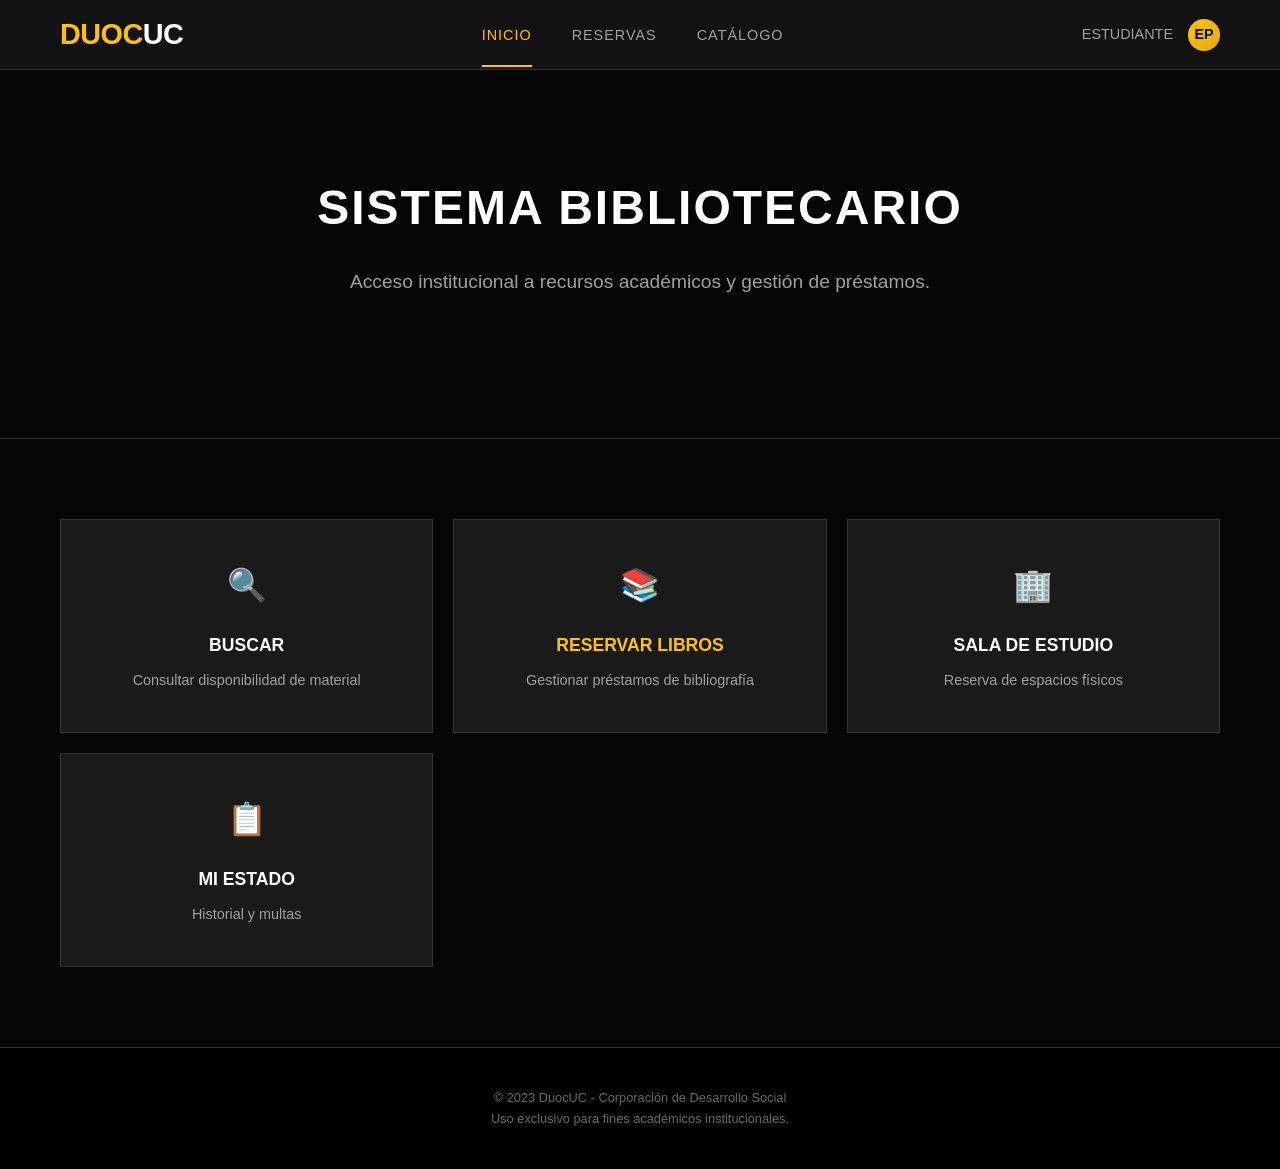
==== index.html @ 45ec1c73 "Add initial HTML structure for library intranet" ====
<!DOCTYPE html>
<html lang="es">
<head>
    <meta charset="UTF-8">
    <meta name="viewport" content="width=device-width, initial-scale=1.0">
    <title>Biblioteca DuocUC | Intranet</title>
    <style>
        /* --- VARIABLES & TEMA OSCURO INSTITUCIONAL --- */
        :root {
            --bg-body: #050505;
            --bg-surface: #121212;
            --bg-card: #1A1A1A;
            --border-color: #333333;
            
            --brand-yellow: #FFC20E; /* Amarillo Duoc */
            --brand-red: #CC0000;    /* Rojo Duoc */
            --brand-white: #FFFFFF;
            
            --text-primary: #FFFFFF;
            --text-secondary: #A0A0A0;
            
            --shadow-card: 0 10px 30px rgba(0, 0, 0, 0.5);
            --radius: 4px; /* Bordes más cuadrados para estilo institucional */
            --container-width: 1200px;
            --font-main: 'Helvetica Neue', Helvetica, Arial, sans-serif;
        }

        /* --- RESET & BASE --- */
        * {
            margin: 0;
            padding: 0;
            box-sizing: border-box;
        }

        body {
            font-family: var(--font-main);
            background-color: var(--bg-body);
            color: var(--text-primary);
            line-height: 1.6;
            min-height: 100vh;
            display: flex;
            flex-direction: column;
        }

        a { text-decoration: none; color: inherit; transition: 0.3s; }
        ul { list-style: none; }

        /* --- UTILIDADES --- */
        .container {
            max-width: var(--container-width);
            margin: 0 auto;
            padding: 0 20px;
        }

        .hidden { display: none !important; }

        .fade-in {
            animation: fadeIn 0.5s ease-out;
        }

        @keyframes fadeIn {
            from { opacity: 0; transform: translateY(10px); }
            to { opacity: 1; transform: translateY(0); }
        }

        /* --- HEADER INSTITUCIONAL --- */
        header {
            background-color: var(--bg-surface);
            border-bottom: 1px solid var(--border-color);
            position: sticky;
            top: 0;
            z-index: 1000;
            height: 70px;
            display: flex;
            align-items: center;
        }

        .header-content {
            width: 100%;
            display: flex;
            justify-content: space-between;
            align-items: center;
        }

        /* ESTILO DEL LOGO SOLICITADO */
        .logo {
            font-size: 1.8rem;
            font-weight: 900;
            letter-spacing: -0.5px;
            cursor: pointer;
            text-transform: uppercase;
        }

        .logo-duoc {
            color: var(--brand-yellow); /* Amarillo */
        }

        .logo-uc {
            color: var(--brand-white); /* Blanco (fondo negro) */
        }

        nav ul {
            display: flex;
            gap: 40px;
        }

        nav a {
            font-size: 0.9rem;
            font-weight: 500;
            text-transform: uppercase;
            letter-spacing: 1px;
            color: var(--text-secondary);
            position: relative;
        }

        nav a:hover, nav a.active {
            color: var(--brand-yellow);
        }

        nav a.active::after {
            content: '';
            position: absolute;
            bottom: -24px;
            left: 0;
            width: 100%;
            height: 2px;
            background-color: var(--brand-yellow);
        }

        .user-profile {
            display: flex;
            align-items: center;
            gap: 15px;
            font-size: 0.9rem;
            color: var(--text-secondary);
        }

        .avatar {
            width: 32px;
            height: 32px;
            background: linear-gradient(135deg, var(--brand-yellow), #E6AC00);
            border-radius: 50%;
            display: flex;
            align-items: center;
            justify-content: center;
            color: black;
            font-weight: bold;
        }

        /* --- HERO SECTION --- */
        .hero {
            background-image: linear-gradient(to bottom, rgba(5,5,5,0.3), var(--bg-body)), url('https://picsum.photos/seed/library_dark/1920/600');
            background-size: cover;
            background-position: center;
            padding: 100px 0;
            text-align: center;
            border-bottom: 1px solid var(--border-color);
        }

        .hero h1 {
            font-size: 3rem;
            text-transform: uppercase;
            letter-spacing: 2px;
            margin-bottom: 20px;
            color: white;
        }

        .hero p {
            font-size: 1.2rem;
            color: var(--text-secondary);
            max-width: 700px;
            margin: 0 auto 40px;
        }

        /* --- MENU PRINCIPAL --- */
        .main-menu {
            padding: 80px 0;
            background-color: var(--bg-body);
        }

        .menu-grid {
            display: grid;
            grid-template-columns: repeat(auto-fit, minmax(280px, 1fr));
            gap: 20px;
        }

        .menu-card {
            background-color: var(--bg-card);
            border: 1px solid var(--border-color);
            padding: 40px 20px;
            text-align: center;
            cursor: pointer;
            transition: all 0.3s ease;
            position: relative;
            overflow: hidden;
        }

        .menu-card:hover {
            border-color: var(--brand-yellow);
            transform: translateY(-5px);
            box-shadow: 0 5px 15px rgba(255, 194, 14, 0.1);
        }

        .menu-card h3 {
            margin-bottom: 10px;
            color: white;
            text-transform: uppercase;
            font-size: 1.1rem;
        }

        .menu-card p {
            color: var(--text-secondary);
            font-size: 0.9rem;
        }

        .icon-lg {
            font-size: 2rem;
            color: var(--text-secondary);
            margin-bottom: 20px;
            transition: color 0.3s;
        }

        .menu-card:hover .icon-lg {
            color: var(--brand-yellow);
        }

        /* --- SECCIÓN DE RESERVAS --- */
        .reservations-section {
            padding: 60px 0 100px;
            background-color: var(--bg-body);
            min-height: 80vh;
        }

        .reservations-container {
            display: grid;
            grid-template-columns: 350px 1fr;
            gap: 40px;
            margin-top: 40px;
        }

        /* Formulario Dark */
        .reservation-form-card {
            background-color: var(--bg-surface);
            border: 1px solid var(--border-color);
            padding: 30px;
            height: fit-content;
        }

        .form-group {
            margin-bottom: 25px;
        }

        .form-group label {
            display: block;
            margin-bottom: 8px;
            color: var(--text-secondary);
            font-size: 0.85rem;
            text-transform: uppercase;
            letter-spacing: 1px;
        }

        .form-group input, .form-group select {
            width: 100%;
            padding: 12px;
            background-color: #000;
            border: 1px solid #333;
            color: var(--brand-white);
            border-radius: 2px;
            font-family: inherit;
        }

        .form-group input:focus, .form-group select:focus {
            outline: none;
            border-color: var(--brand-yellow);
        }

        .btn-submit {
            width: 100%;
            padding: 15px;
            background-color: var(--brand-red);
            color: white;
            border: none;
            text-transform: uppercase;
            font-weight: 700;
            letter-spacing: 1px;
            cursor: pointer;
            transition: background 0.3s;
        }

        .btn-submit:hover {
            background-color: #ff1a1a;
        }

        /* Grid de Libros Dark */
        .books-grid {
            display: grid;
            grid-template-columns: repeat(auto-fill, minmax(220px, 1fr));
            gap: 25px;
        }

        .book-card {
            background-color: var(--bg-card);
            border: 1px solid var(--border-color);
            overflow: hidden;
            transition: 0.3s;
            display: flex;
            flex-direction: column;
        }

        .book-card:hover {
            border-color: var(--text-secondary);
        }

        .book-card.selected {
            border-color: var(--brand-yellow);
            box-shadow: 0 0 10px rgba(255, 194, 14, 0.2);
        }

        .book-cover {
            height: 200px;
            background-color: #222;
            position: relative;
        }

        .book-cover img {
            width: 100%;
            height: 100%;
            object-fit: cover;
            opacity: 0.8;
            transition: opacity 0.3s;
        }

        .book-card:hover .book-cover img {
            opacity: 1;
        }

        .book-info {
            padding: 20px;
        }

        .book-title {
            font-weight: 700;
            color: white;
            margin-bottom: 5px;
            font-size: 1rem;
        }

        .book-author {
            font-size: 0.85rem;
            color: var(--text-secondary);
            margin-bottom: 15px;
        }

        .btn-select {
            width: 100%;
            padding: 10px;
            background: transparent;
            border: 1px solid var(--text-secondary);
            color: var(--text-secondary);
            text-transform: uppercase;
            font-size: 0.75rem;
            letter-spacing: 1px;
            cursor: pointer;
            transition: 0.3s;
        }

        .btn-select:hover {
            border-color: var(--brand-yellow);
            color: var(--brand-yellow);
        }

        .book-card.selected .btn-select {
            background-color: var(--brand-yellow);
            border-color: var(--brand-yellow);
            color: black;
            font-weight: bold;
        }

        /* --- TOAST --- */
        .toast {
            position: fixed;
            bottom: 30px;
            right: 30px;
            background-color: var(--bg-surface);
            border-left: 4px solid var(--brand-yellow);
            color: white;
            padding: 20px 30px;
            box-shadow: 0 10px 30px rgba(0,0,0,0.5);
            transform: translateX(200%);
            transition: transform 0.4s ease-out;
            z-index: 2000;
            display: flex;
            align-items: center;
            gap: 15px;
        }

        .toast.show {
            transform: translateX(0);
        }

        /* --- FOOTER --- */
        footer {
            background-color: black;
            border-top: 1px solid var(--border-color);
            padding: 40px 0;
            text-align: center;
            margin-top: auto;
        }

        footer p {
            color: #666;
            font-size: 0.8rem;
        }

        /* --- RESPONSIVE --- */
        @media (max-width: 900px) {
            .reservations-container {
                grid-template-columns: 1fr;
            }
            .hero h1 { font-size: 2rem; }
        }
    </style>
</head>
<body>

    <!-- Header -->
    <header>
        <div class="container header-content">
            <!-- LOGO ESTILO INSTITUCIONAL: Duoc Amarillo / UC Blanco -->
            <div class="logo" onclick="switchTab('home')">
                <span class="logo-duoc">Duoc</span><span class="logo-uc">UC</span>
            </div>

            <nav>
                <ul>
                    <li><a onclick="switchTab('home')" class="nav-link active" id="nav-home">Inicio</a></li>
                    <li><a onclick="switchTab('reservations')" class="nav-link" id="nav-reservations">Reservas</a></li>
                    <li><a href="#">Catálogo</a></li>
                </ul>
            </nav>

            <div class="user-profile">
                <span>ESTUDIANTE</span>
                <div class="avatar">EP</div>
            </div>
        </div>
    </header>

    <!-- VISTA INICIO -->
    <main id="view-home" class="fade-in">
        <section class="hero">
            <div class="container">
                <h1>Sistema Bibliotecario</h1>
                <p>Acceso institucional a recursos académicos y gestión de préstamos.</p>
            </div>
        </section>

        <section class="main-menu">
            <div class="container">
                <div class="menu-grid">
                    
                    <!-- Botón Catálogo -->
                    <div class="menu-card" onclick="showToast('Accediendo al catálogo general...')">
                        <div class="icon-lg">🔍</div>
                        <h3>Buscar</h3>
                        <p>Consultar disponibilidad de material</p>
                    </div>

                    <!-- BOTÓN RESERVAS (Destacado por funcionalidad) -->
                    <div class="menu-card" onclick="switchTab('reservations')">
                        <div class="icon-lg">📚</div>
                        <h3 style="color: var(--brand-yellow);">Reservar Libros</h3>
                        <p>Gestionar préstamos de bibliografía</p>
                    </div>

                    <!-- Botón Salas -->
                    <div class="menu-card" onclick="showToast('Módulo de salas deshabilitado')">
                        <div class="icon-lg">🏢</div>
                        <h3>Sala de Estudio</h3>
                        <p>Reserva de espacios físicos</p>
                    </div>

                    <!-- Botón Estado -->
                    <div class="menu-card" onclick="showToast('Consultando historial...')">
                        <div class="icon-lg">📋</div>
                        <h3>Mi Estado</h3>
                        <p>Historial y multas</p>
                    </div>

                </div>
            </div>
        </section>
    </main>

    <!-- VISTA RESERVAS -->
    <main id="view-reservations" class="hidden fade-in">
        <section class="reservations-section">
            <div class="container">
                <h2 style="text-transform: uppercase; letter-spacing: 2px; border-bottom: 1px solid #333; padding-bottom: 20px; margin-bottom: 20px;">Nueva Reserva</h2>
                
                <div class="reservations-container">
                    <!-- Formulario Lateral -->
                    <div class="reservation-form-card">
                        <h4 style="color: white; margin-bottom: 20px; text-transform: uppercase;">Datos del Solicitante</h4>
                        <form id="form-reserva">
                            <div class="form-group">
                                <label>RUT</label>
                                <input type="text" id="rut" placeholder="12.345.678-9" required>
                            </div>
                            
                            <div class="form-group">
                                <label>Carrera</label>
                                <select id="carrera">
                                    <option value="" disabled selected>-- SELECCIONAR --</option>
                                    <option value="inf">Ingeniería en Informática</option>
                                    <option value="adi">Administración</option>
                                    <option value="con">Construcción</option>
                                    <option value="des">Diseño</option>
                                    <option value="tur">Turismo</option>
                                </select>
                            </div>

                            <div class="form-group">
                                <label>Sede</label>
                                <select id="sede">
                                    <option value="sj">Sede San Joaquín</option>
                                    <option value="vp">Sede Viña del Mar</option>
                                    <option value="al">Sede Antonio Varas</option>
                                    <option value="pn">Sede Plaza Norte</option>
                                </select>
                            </div>

                            <div class="form-group">
                                <label>Ejemplar Seleccionado</label>
                                <input type="text" id="book-selected" placeholder="Ningún libro seleccionado" readonly style="color: #666; cursor: default;">
                            </div>

                            <button type="submit" class="btn-submit">Confirmar Reserva</button>
                        </form>
                    </div>

                    <!-- Grid de Libros Disponibles -->
                    <div>
                        <h4 style="color: #666; margin-bottom: 15px; text-transform: uppercase; font-size: 0.9rem;">Disponibilidad Inmediata</h4>
                        <div class="books-grid">
                            
                            <!-- Libro 1 -->
                            <div class="book-card" onclick="selectBook(this, 'Física Universitaria Vol.1')">
                                <div class="book-cover">
                                    <img src="https://picsum.photos/seed/fisica/300/400" alt="Libro">
                                </div>
                                <div class="book-info">
                                    <div class="book-title">Física Universitaria</div>
                                    <div class="book-author">Sears & Zemansky</div>
                                    <button class="btn-select">Seleccionar</button>
                                </div>
                            </div>

                            <!-- Libro 2 -->
                            <div class="book-card" onclick="selectBook(this, 'Análisis Matemático')">
                                <div class="book-cover">
                                    <img src="https://picsum.photos/seed/math/300/400" alt="Libro">
                                </div>
                                <div class="book-info">
                                    <div class="book-title">Análisis Matemático</div>
                                    <div class="book-author">Tom Apostol</div>
                                    <button class="btn-select">Seleccionar</button>
                                </div>
                            </div>

                            <!-- Libro 3 -->
                            <div class="book-card" onclick="selectBook(this, 'Marketing Estratégico')">
                                <div class="book-cover">
                                    <img src="https://picsum.photos/seed/market/300/400" alt="Libro">
                                </div>
                                <div class="book-info">
                                    <div class="book-title">Marketing Estratégico</div>
                                    <div class="book-author">Philip Kotler</div>
                                    <button class="btn-select">Seleccionar</button>
                                </div>
                            </div>

                             <!-- Libro 4 -->
                             <div class="book-card" onclick="selectBook(this, 'Derecho Civil')">
                                <div class="book-cover">
                                    <img src="https://picsum.photos/seed/legal/300/400" alt="Libro">
                                </div>
                                <div class="book-info">
                                    <div class="book-title">Derecho Civil</div>
                                    <div class="book-author">Arturo Alessandri</div>
                                    <button class="btn-select">Seleccionar</button>
                                </div>
                            </div>

                        </div>
                    </div>
                </div>
            </div>
        </section>
    </main>

    <footer>
        <div class="container">
            <p>&copy; 2023 DuocUC - Corporación de Desarrollo Social</p>
            <p>Uso exclusivo para fines académicos institucionales.</p>
        </div>
    </footer>

    <!-- Toast Notification -->
    <div id="toast" class="toast">
        <span style="font-size: 1.2rem;">ⓘ</span>
        <span id="toast-msg">Mensaje del sistema</span>
    </div>

    <script>
        // Lógica de navegación por pestañas
        function switchTab(tabName) {
            const home = document.getElementById('view-home');
            const reservations = document.getElementById('view-reservations');
            const navHome = document.getElementById('nav-home');
            const navRes = document.getElementById('nav-reservations');

            window.scrollTo(0,0);

            if(tabName === 'reservations') {
                home.classList.add('hidden');
                reservations.classList.remove('hidden');
                navRes.classList.add('active');
                navHome.classList.remove('active');
            } else {
                reservations.classList.add('hidden');
                home.classList.remove('hidden');
                navHome.classList.add('active');
                navRes.classList.remove('active');
            }
        }

        // Lógica de selección de libros
        function selectBook(cardElement, bookTitle) {
            // Limpiar selección previa
            document.querySelectorAll('.book-card').forEach(card => {
                card.classList.remove('selected');
                const btn = card.querySelector('.btn-select');
                btn.innerText = "SELECCIONAR";
            });

            // Marcar nueva selección
            cardElement.classList.add('selected');
            cardElement.querySelector('.btn-select').innerText = "SELECCIONADO";

            // Llenar input
            const input = document.getElementById('book-selected');
            input.value = bookTitle;
            input.style.color = "var(--brand-yellow)";
            input.style.borderColor = "var(--brand-yellow)";
        }

        // Manejo del formulario
        document.getElementById('form-reserva').addEventListener('submit', function(e) {
            e.preventDefault();
            
            const book = document.getElementById('book-selected').value;
            const carrera = document.getElementById('carrera').value;

            if (!book) {
                showToast("Seleccione un libro de la lista.", true);
                return;
            }
            if (!carrera) {
                showToast("Seleccione su carrera.", true);
                return;
            }

            showToast(`Reserva confirmada exitosamente.`);
            
            // Reset visual
            this.reset();
            document.getElementById('book-selected').value = "";
            document.getElementById('book-selected').style.color = "#666";
            document.querySelectorAll('.book-card').forEach(c => {
                c.classList.remove('selected');
                c.querySelector('.btn-select').innerText = "SELECCIONAR";
            });
        });

        // Notificaciones
        function showToast(msg, isError = false) {
            const toast = document.getElementById('toast');
            const toastMsg = document.getElementById('toast-msg');
            
            toastMsg.innerText = msg;
            toast.style.borderLeftColor = isError ? 'var(--brand-red)' : 'var(--brand-yellow)';
            
            toast.classList.add('show');
            setTimeout(() => toast.classList.remove('show'), 3000);
        }
    </script>
</body>
</html>
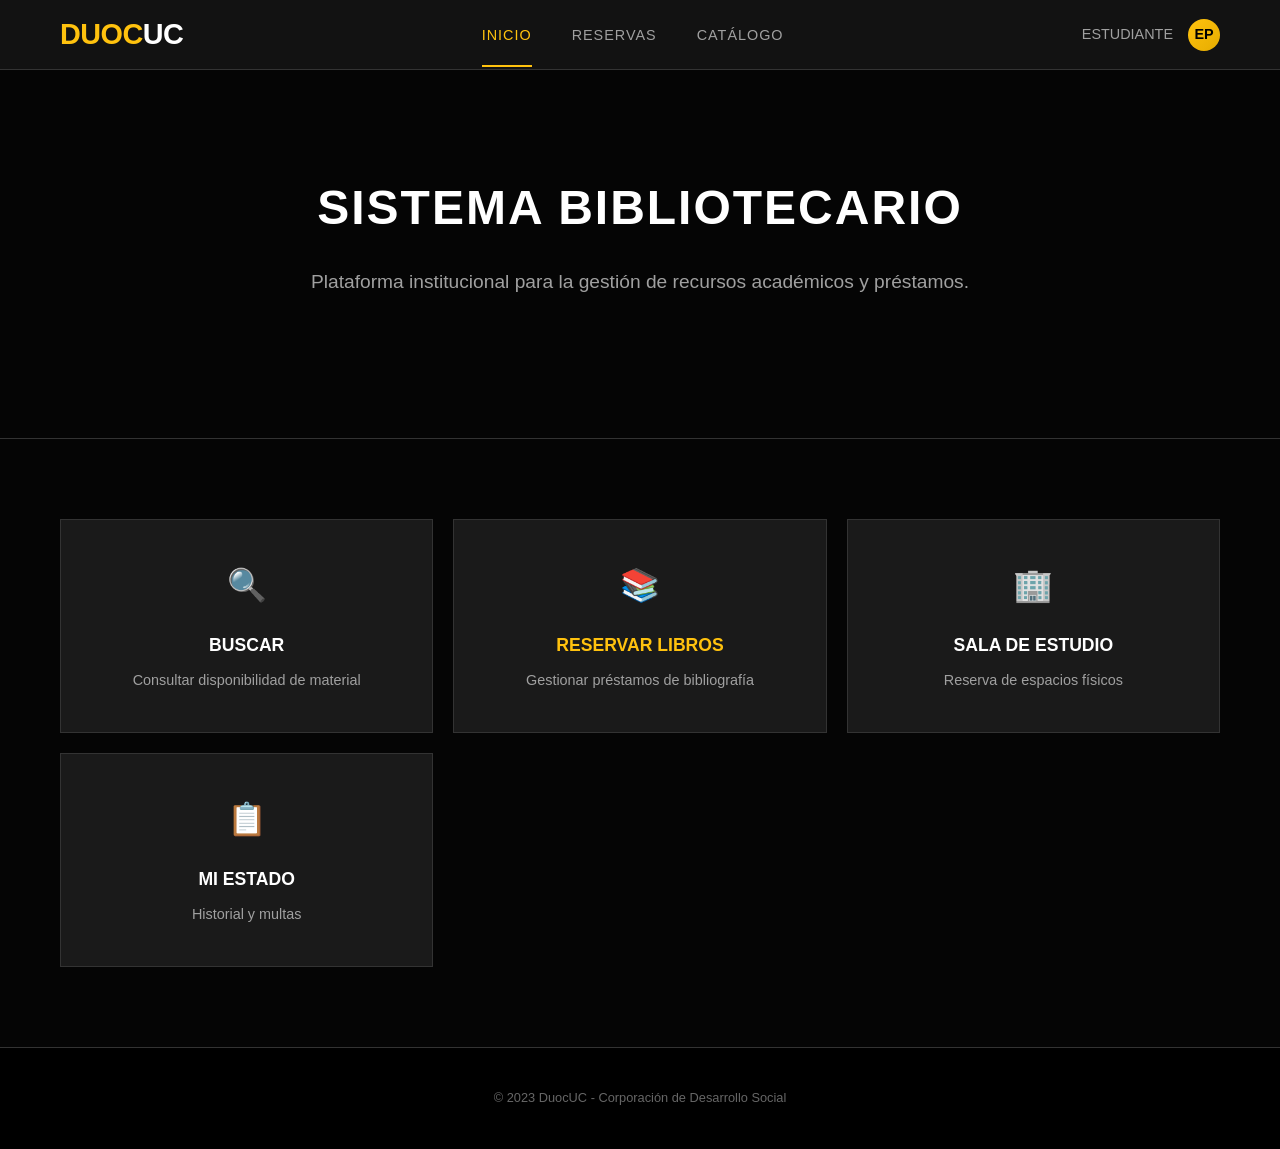
==== commit 536242cf: "Add files via upload" ====
--- a/index.html
+++ b/index.html
@@ -3,438 +3,25 @@
 <head>
     <meta charset="UTF-8">
     <meta name="viewport" content="width=device-width, initial-scale=1.0">
-    <title>Biblioteca DuocUC | Intranet</title>
-    <style>
-        /* --- VARIABLES & TEMA OSCURO INSTITUCIONAL --- */
-        :root {
-            --bg-body: #050505;
-            --bg-surface: #121212;
-            --bg-card: #1A1A1A;
-            --border-color: #333333;
-            
-            --brand-yellow: #FFC20E; /* Amarillo Duoc */
-            --brand-red: #CC0000;    /* Rojo Duoc */
-            --brand-white: #FFFFFF;
-            
-            --text-primary: #FFFFFF;
-            --text-secondary: #A0A0A0;
-            
-            --shadow-card: 0 10px 30px rgba(0, 0, 0, 0.5);
-            --radius: 4px; /* Bordes más cuadrados para estilo institucional */
-            --container-width: 1200px;
-            --font-main: 'Helvetica Neue', Helvetica, Arial, sans-serif;
-        }
-
-        /* --- RESET & BASE --- */
-        * {
-            margin: 0;
-            padding: 0;
-            box-sizing: border-box;
-        }
-
-        body {
-            font-family: var(--font-main);
-            background-color: var(--bg-body);
-            color: var(--text-primary);
-            line-height: 1.6;
-            min-height: 100vh;
-            display: flex;
-            flex-direction: column;
-        }
-
-        a { text-decoration: none; color: inherit; transition: 0.3s; }
-        ul { list-style: none; }
-
-        /* --- UTILIDADES --- */
-        .container {
-            max-width: var(--container-width);
-            margin: 0 auto;
-            padding: 0 20px;
-        }
-
-        .hidden { display: none !important; }
-
-        .fade-in {
-            animation: fadeIn 0.5s ease-out;
-        }
-
-        @keyframes fadeIn {
-            from { opacity: 0; transform: translateY(10px); }
-            to { opacity: 1; transform: translateY(0); }
-        }
-
-        /* --- HEADER INSTITUCIONAL --- */
-        header {
-            background-color: var(--bg-surface);
-            border-bottom: 1px solid var(--border-color);
-            position: sticky;
-            top: 0;
-            z-index: 1000;
-            height: 70px;
-            display: flex;
-            align-items: center;
-        }
-
-        .header-content {
-            width: 100%;
-            display: flex;
-            justify-content: space-between;
-            align-items: center;
-        }
-
-        /* ESTILO DEL LOGO SOLICITADO */
-        .logo {
-            font-size: 1.8rem;
-            font-weight: 900;
-            letter-spacing: -0.5px;
-            cursor: pointer;
-            text-transform: uppercase;
-        }
-
-        .logo-duoc {
-            color: var(--brand-yellow); /* Amarillo */
-        }
-
-        .logo-uc {
-            color: var(--brand-white); /* Blanco (fondo negro) */
-        }
-
-        nav ul {
-            display: flex;
-            gap: 40px;
-        }
-
-        nav a {
-            font-size: 0.9rem;
-            font-weight: 500;
-            text-transform: uppercase;
-            letter-spacing: 1px;
-            color: var(--text-secondary);
-            position: relative;
-        }
-
-        nav a:hover, nav a.active {
-            color: var(--brand-yellow);
-        }
-
-        nav a.active::after {
-            content: '';
-            position: absolute;
-            bottom: -24px;
-            left: 0;
-            width: 100%;
-            height: 2px;
-            background-color: var(--brand-yellow);
-        }
-
-        .user-profile {
-            display: flex;
-            align-items: center;
-            gap: 15px;
-            font-size: 0.9rem;
-            color: var(--text-secondary);
-        }
-
-        .avatar {
-            width: 32px;
-            height: 32px;
-            background: linear-gradient(135deg, var(--brand-yellow), #E6AC00);
-            border-radius: 50%;
-            display: flex;
-            align-items: center;
-            justify-content: center;
-            color: black;
-            font-weight: bold;
-        }
-
-        /* --- HERO SECTION --- */
-        .hero {
-            background-image: linear-gradient(to bottom, rgba(5,5,5,0.3), var(--bg-body)), url('https://picsum.photos/seed/library_dark/1920/600');
-            background-size: cover;
-            background-position: center;
-            padding: 100px 0;
-            text-align: center;
-            border-bottom: 1px solid var(--border-color);
-        }
-
-        .hero h1 {
-            font-size: 3rem;
-            text-transform: uppercase;
-            letter-spacing: 2px;
-            margin-bottom: 20px;
-            color: white;
-        }
-
-        .hero p {
-            font-size: 1.2rem;
-            color: var(--text-secondary);
-            max-width: 700px;
-            margin: 0 auto 40px;
-        }
-
-        /* --- MENU PRINCIPAL --- */
-        .main-menu {
-            padding: 80px 0;
-            background-color: var(--bg-body);
-        }
-
-        .menu-grid {
-            display: grid;
-            grid-template-columns: repeat(auto-fit, minmax(280px, 1fr));
-            gap: 20px;
-        }
-
-        .menu-card {
-            background-color: var(--bg-card);
-            border: 1px solid var(--border-color);
-            padding: 40px 20px;
-            text-align: center;
-            cursor: pointer;
-            transition: all 0.3s ease;
-            position: relative;
-            overflow: hidden;
-        }
-
-        .menu-card:hover {
-            border-color: var(--brand-yellow);
-            transform: translateY(-5px);
-            box-shadow: 0 5px 15px rgba(255, 194, 14, 0.1);
-        }
-
-        .menu-card h3 {
-            margin-bottom: 10px;
-            color: white;
-            text-transform: uppercase;
-            font-size: 1.1rem;
-        }
-
-        .menu-card p {
-            color: var(--text-secondary);
-            font-size: 0.9rem;
-        }
-
-        .icon-lg {
-            font-size: 2rem;
-            color: var(--text-secondary);
-            margin-bottom: 20px;
-            transition: color 0.3s;
-        }
-
-        .menu-card:hover .icon-lg {
-            color: var(--brand-yellow);
-        }
-
-        /* --- SECCIÓN DE RESERVAS --- */
-        .reservations-section {
-            padding: 60px 0 100px;
-            background-color: var(--bg-body);
-            min-height: 80vh;
-        }
-
-        .reservations-container {
-            display: grid;
-            grid-template-columns: 350px 1fr;
-            gap: 40px;
-            margin-top: 40px;
-        }
-
-        /* Formulario Dark */
-        .reservation-form-card {
-            background-color: var(--bg-surface);
-            border: 1px solid var(--border-color);
-            padding: 30px;
-            height: fit-content;
-        }
-
-        .form-group {
-            margin-bottom: 25px;
-        }
-
-        .form-group label {
-            display: block;
-            margin-bottom: 8px;
-            color: var(--text-secondary);
-            font-size: 0.85rem;
-            text-transform: uppercase;
-            letter-spacing: 1px;
-        }
-
-        .form-group input, .form-group select {
-            width: 100%;
-            padding: 12px;
-            background-color: #000;
-            border: 1px solid #333;
-            color: var(--brand-white);
-            border-radius: 2px;
-            font-family: inherit;
-        }
-
-        .form-group input:focus, .form-group select:focus {
-            outline: none;
-            border-color: var(--brand-yellow);
-        }
-
-        .btn-submit {
-            width: 100%;
-            padding: 15px;
-            background-color: var(--brand-red);
-            color: white;
-            border: none;
-            text-transform: uppercase;
-            font-weight: 700;
-            letter-spacing: 1px;
-            cursor: pointer;
-            transition: background 0.3s;
-        }
-
-        .btn-submit:hover {
-            background-color: #ff1a1a;
-        }
-
-        /* Grid de Libros Dark */
-        .books-grid {
-            display: grid;
-            grid-template-columns: repeat(auto-fill, minmax(220px, 1fr));
-            gap: 25px;
-        }
-
-        .book-card {
-            background-color: var(--bg-card);
-            border: 1px solid var(--border-color);
-            overflow: hidden;
-            transition: 0.3s;
-            display: flex;
-            flex-direction: column;
-        }
-
-        .book-card:hover {
-            border-color: var(--text-secondary);
-        }
-
-        .book-card.selected {
-            border-color: var(--brand-yellow);
-            box-shadow: 0 0 10px rgba(255, 194, 14, 0.2);
-        }
-
-        .book-cover {
-            height: 200px;
-            background-color: #222;
-            position: relative;
-        }
-
-        .book-cover img {
-            width: 100%;
-            height: 100%;
-            object-fit: cover;
-            opacity: 0.8;
-            transition: opacity 0.3s;
-        }
-
-        .book-card:hover .book-cover img {
-            opacity: 1;
-        }
-
-        .book-info {
-            padding: 20px;
-        }
-
-        .book-title {
-            font-weight: 700;
-            color: white;
-            margin-bottom: 5px;
-            font-size: 1rem;
-        }
-
-        .book-author {
-            font-size: 0.85rem;
-            color: var(--text-secondary);
-            margin-bottom: 15px;
-        }
-
-        .btn-select {
-            width: 100%;
-            padding: 10px;
-            background: transparent;
-            border: 1px solid var(--text-secondary);
-            color: var(--text-secondary);
-            text-transform: uppercase;
-            font-size: 0.75rem;
-            letter-spacing: 1px;
-            cursor: pointer;
-            transition: 0.3s;
-        }
-
-        .btn-select:hover {
-            border-color: var(--brand-yellow);
-            color: var(--brand-yellow);
-        }
-
-        .book-card.selected .btn-select {
-            background-color: var(--brand-yellow);
-            border-color: var(--brand-yellow);
-            color: black;
-            font-weight: bold;
-        }
-
-        /* --- TOAST --- */
-        .toast {
-            position: fixed;
-            bottom: 30px;
-            right: 30px;
-            background-color: var(--bg-surface);
-            border-left: 4px solid var(--brand-yellow);
-            color: white;
-            padding: 20px 30px;
-            box-shadow: 0 10px 30px rgba(0,0,0,0.5);
-            transform: translateX(200%);
-            transition: transform 0.4s ease-out;
-            z-index: 2000;
-            display: flex;
-            align-items: center;
-            gap: 15px;
-        }
-
-        .toast.show {
-            transform: translateX(0);
-        }
-
-        /* --- FOOTER --- */
-        footer {
-            background-color: black;
-            border-top: 1px solid var(--border-color);
-            padding: 40px 0;
-            text-align: center;
-            margin-top: auto;
-        }
-
-        footer p {
-            color: #666;
-            font-size: 0.8rem;
-        }
-
-        /* --- RESPONSIVE --- */
-        @media (max-width: 900px) {
-            .reservations-container {
-                grid-template-columns: 1fr;
-            }
-            .hero h1 { font-size: 2rem; }
-        }
-    </style>
+    <title>Biblioteca DuocUC | Inicio</title>
+    <!-- Vinculamos el archivo CSS -->
+    <link rel="stylesheet" href="style.css">
 </head>
 <body>
 
     <!-- Header -->
     <header>
         <div class="container header-content">
-            <!-- LOGO ESTILO INSTITUCIONAL: Duoc Amarillo / UC Blanco -->
-            <div class="logo" onclick="switchTab('home')">
+            <!-- Logo navega al inicio -->
+            <div class="logo" onclick="window.location.href='index.html'">
                 <span class="logo-duoc">Duoc</span><span class="logo-uc">UC</span>
             </div>
 
             <nav>
                 <ul>
-                    <li><a onclick="switchTab('home')" class="nav-link active" id="nav-home">Inicio</a></li>
-                    <li><a onclick="switchTab('reservations')" class="nav-link" id="nav-reservations">Reservas</a></li>
+                    <!-- Enlaces a las distintas rutas -->
+                    <li><a href="index.html" class="active">Inicio</a></li>
+                    <li><a href="reservas.html">Reservas</a></li>
                     <li><a href="#">Catálogo</a></li>
                 </ul>
             </nav>
@@ -446,12 +33,12 @@
         </div>
     </header>
 
-    <!-- VISTA INICIO -->
-    <main id="view-home" class="fade-in">
+    <!-- Contenido Principal -->
+    <main class="fade-in">
         <section class="hero">
             <div class="container">
                 <h1>Sistema Bibliotecario</h1>
-                <p>Acceso institucional a recursos académicos y gestión de préstamos.</p>
+                <p>Plataforma institucional para la gestión de recursos académicos y préstamos.</p>
             </div>
         </section>
 
@@ -460,28 +47,28 @@
                 <div class="menu-grid">
                     
                     <!-- Botón Catálogo -->
-                    <div class="menu-card" onclick="showToast('Accediendo al catálogo general...')">
+                    <div class="menu-card" onclick="window.location.href='#'">
                         <div class="icon-lg">🔍</div>
                         <h3>Buscar</h3>
                         <p>Consultar disponibilidad de material</p>
                     </div>
 
-                    <!-- BOTÓN RESERVAS (Destacado por funcionalidad) -->
-                    <div class="menu-card" onclick="switchTab('reservations')">
+                    <!-- BOTÓN RESERVAS: Enlace directo a reservas.html -->
+                    <div class="menu-card" onclick="window.location.href='reservas.html'">
                         <div class="icon-lg">📚</div>
                         <h3 style="color: var(--brand-yellow);">Reservar Libros</h3>
                         <p>Gestionar préstamos de bibliografía</p>
                     </div>
 
                     <!-- Botón Salas -->
-                    <div class="menu-card" onclick="showToast('Módulo de salas deshabilitado')">
+                    <div class="menu-card" onclick="alert('Función en desarrollo')">
                         <div class="icon-lg">🏢</div>
                         <h3>Sala de Estudio</h3>
                         <p>Reserva de espacios físicos</p>
                     </div>
 
                     <!-- Botón Estado -->
-                    <div class="menu-card" onclick="showToast('Consultando historial...')">
+                    <div class="menu-card" onclick="alert('Función en desarrollo')">
                         <div class="icon-lg">📋</div>
                         <h3>Mi Estado</h3>
                         <p>Historial y multas</p>
@@ -492,208 +79,11 @@
         </section>
     </main>
 
-    <!-- VISTA RESERVAS -->
-    <main id="view-reservations" class="hidden fade-in">
-        <section class="reservations-section">
-            <div class="container">
-                <h2 style="text-transform: uppercase; letter-spacing: 2px; border-bottom: 1px solid #333; padding-bottom: 20px; margin-bottom: 20px;">Nueva Reserva</h2>
-                
-                <div class="reservations-container">
-                    <!-- Formulario Lateral -->
-                    <div class="reservation-form-card">
-                        <h4 style="color: white; margin-bottom: 20px; text-transform: uppercase;">Datos del Solicitante</h4>
-                        <form id="form-reserva">
-                            <div class="form-group">
-                                <label>RUT</label>
-                                <input type="text" id="rut" placeholder="12.345.678-9" required>
-                            </div>
-                            
-                            <div class="form-group">
-                                <label>Carrera</label>
-                                <select id="carrera">
-                                    <option value="" disabled selected>-- SELECCIONAR --</option>
-                                    <option value="inf">Ingeniería en Informática</option>
-                                    <option value="adi">Administración</option>
-                                    <option value="con">Construcción</option>
-                                    <option value="des">Diseño</option>
-                                    <option value="tur">Turismo</option>
-                                </select>
-                            </div>
-
-                            <div class="form-group">
-                                <label>Sede</label>
-                                <select id="sede">
-                                    <option value="sj">Sede San Joaquín</option>
-                                    <option value="vp">Sede Viña del Mar</option>
-                                    <option value="al">Sede Antonio Varas</option>
-                                    <option value="pn">Sede Plaza Norte</option>
-                                </select>
-                            </div>
-
-                            <div class="form-group">
-                                <label>Ejemplar Seleccionado</label>
-                                <input type="text" id="book-selected" placeholder="Ningún libro seleccionado" readonly style="color: #666; cursor: default;">
-                            </div>
-
-                            <button type="submit" class="btn-submit">Confirmar Reserva</button>
-                        </form>
-                    </div>
-
-                    <!-- Grid de Libros Disponibles -->
-                    <div>
-                        <h4 style="color: #666; margin-bottom: 15px; text-transform: uppercase; font-size: 0.9rem;">Disponibilidad Inmediata</h4>
-                        <div class="books-grid">
-                            
-                            <!-- Libro 1 -->
-                            <div class="book-card" onclick="selectBook(this, 'Física Universitaria Vol.1')">
-                                <div class="book-cover">
-                                    <img src="https://picsum.photos/seed/fisica/300/400" alt="Libro">
-                                </div>
-                                <div class="book-info">
-                                    <div class="book-title">Física Universitaria</div>
-                                    <div class="book-author">Sears & Zemansky</div>
-                                    <button class="btn-select">Seleccionar</button>
-                                </div>
-                            </div>
-
-                            <!-- Libro 2 -->
-                            <div class="book-card" onclick="selectBook(this, 'Análisis Matemático')">
-                                <div class="book-cover">
-                                    <img src="https://picsum.photos/seed/math/300/400" alt="Libro">
-                                </div>
-                                <div class="book-info">
-                                    <div class="book-title">Análisis Matemático</div>
-                                    <div class="book-author">Tom Apostol</div>
-                                    <button class="btn-select">Seleccionar</button>
-                                </div>
-                            </div>
-
-                            <!-- Libro 3 -->
-                            <div class="book-card" onclick="selectBook(this, 'Marketing Estratégico')">
-                                <div class="book-cover">
-                                    <img src="https://picsum.photos/seed/market/300/400" alt="Libro">
-                                </div>
-                                <div class="book-info">
-                                    <div class="book-title">Marketing Estratégico</div>
-                                    <div class="book-author">Philip Kotler</div>
-                                    <button class="btn-select">Seleccionar</button>
-                                </div>
-                            </div>
-
-                             <!-- Libro 4 -->
-                             <div class="book-card" onclick="selectBook(this, 'Derecho Civil')">
-                                <div class="book-cover">
-                                    <img src="https://picsum.photos/seed/legal/300/400" alt="Libro">
-                                </div>
-                                <div class="book-info">
-                                    <div class="book-title">Derecho Civil</div>
-                                    <div class="book-author">Arturo Alessandri</div>
-                                    <button class="btn-select">Seleccionar</button>
-                                </div>
-                            </div>
-
-                        </div>
-                    </div>
-                </div>
-            </div>
-        </section>
-    </main>
-
     <footer>
         <div class="container">
             <p>&copy; 2023 DuocUC - Corporación de Desarrollo Social</p>
-            <p>Uso exclusivo para fines académicos institucionales.</p>
         </div>
     </footer>
 
-    <!-- Toast Notification -->
-    <div id="toast" class="toast">
-        <span style="font-size: 1.2rem;">ⓘ</span>
-        <span id="toast-msg">Mensaje del sistema</span>
-    </div>
-
-    <script>
-        // Lógica de navegación por pestañas
-        function switchTab(tabName) {
-            const home = document.getElementById('view-home');
-            const reservations = document.getElementById('view-reservations');
-            const navHome = document.getElementById('nav-home');
-            const navRes = document.getElementById('nav-reservations');
-
-            window.scrollTo(0,0);
-
-            if(tabName === 'reservations') {
-                home.classList.add('hidden');
-                reservations.classList.remove('hidden');
-                navRes.classList.add('active');
-                navHome.classList.remove('active');
-            } else {
-                reservations.classList.add('hidden');
-                home.classList.remove('hidden');
-                navHome.classList.add('active');
-                navRes.classList.remove('active');
-            }
-        }
-
-        // Lógica de selección de libros
-        function selectBook(cardElement, bookTitle) {
-            // Limpiar selección previa
-            document.querySelectorAll('.book-card').forEach(card => {
-                card.classList.remove('selected');
-                const btn = card.querySelector('.btn-select');
-                btn.innerText = "SELECCIONAR";
-            });
-
-            // Marcar nueva selección
-            cardElement.classList.add('selected');
-            cardElement.querySelector('.btn-select').innerText = "SELECCIONADO";
-
-            // Llenar input
-            const input = document.getElementById('book-selected');
-            input.value = bookTitle;
-            input.style.color = "var(--brand-yellow)";
-            input.style.borderColor = "var(--brand-yellow)";
-        }
-
-        // Manejo del formulario
-        document.getElementById('form-reserva').addEventListener('submit', function(e) {
-            e.preventDefault();
-            
-            const book = document.getElementById('book-selected').value;
-            const carrera = document.getElementById('carrera').value;
-
-            if (!book) {
-                showToast("Seleccione un libro de la lista.", true);
-                return;
-            }
-            if (!carrera) {
-                showToast("Seleccione su carrera.", true);
-                return;
-            }
-
-            showToast(`Reserva confirmada exitosamente.`);
-            
-            // Reset visual
-            this.reset();
-            document.getElementById('book-selected').value = "";
-            document.getElementById('book-selected').style.color = "#666";
-            document.querySelectorAll('.book-card').forEach(c => {
-                c.classList.remove('selected');
-                c.querySelector('.btn-select').innerText = "SELECCIONAR";
-            });
-        });
-
-        // Notificaciones
-        function showToast(msg, isError = false) {
-            const toast = document.getElementById('toast');
-            const toastMsg = document.getElementById('toast-msg');
-            
-            toastMsg.innerText = msg;
-            toast.style.borderLeftColor = isError ? 'var(--brand-red)' : 'var(--brand-yellow)';
-            
-            toast.classList.add('show');
-            setTimeout(() => toast.classList.remove('show'), 3000);
-        }
-    </script>
 </body>
-</html>
+</html>
--- a/style.css
+++ b/style.css
@@ -0,0 +1,362 @@
+/* --- VARIABLES & TEMA OSCURO INSTITUCIONAL --- */
+:root {
+    --bg-body: #050505;
+    --bg-surface: #121212;
+    --bg-card: #1A1A1A;
+    --border-color: #333333;
+    
+    --brand-yellow: #FFC20E; /* Amarillo Duoc */
+    --brand-red: #CC0000;    /* Rojo Duoc */
+    --brand-white: #FFFFFF;
+    
+    --text-primary: #FFFFFF;
+    --text-secondary: #A0A0A0;
+    
+    --shadow-card: 0 10px 30px rgba(0, 0, 0, 0.5);
+    --radius: 4px; 
+    --container-width: 1200px;
+    --font-main: 'Helvetica Neue', Helvetica, Arial, sans-serif;
+}
+
+/* --- RESET & BASE --- */
+* {
+    margin: 0;
+    padding: 0;
+    box-sizing: border-box;
+}
+
+body {
+    font-family: var(--font-main);
+    background-color: var(--bg-body);
+    color: var(--text-primary);
+    line-height: 1.6;
+    min-height: 100vh;
+    display: flex;
+    flex-direction: column;
+}
+
+a { text-decoration: none; color: inherit; transition: 0.3s; }
+ul { list-style: none; }
+
+/* --- UTILIDADES --- */
+.container {
+    max-width: var(--container-width);
+    margin: 0 auto;
+    padding: 0 20px;
+}
+
+.fade-in {
+    animation: fadeIn 0.5s ease-out;
+}
+
+@keyframes fadeIn {
+    from { opacity: 0; transform: translateY(10px); }
+    to { opacity: 1; transform: translateY(0); }
+}
+
+/* --- HEADER INSTITUCIONAL --- */
+header {
+    background-color: var(--bg-surface);
+    border-bottom: 1px solid var(--border-color);
+    position: sticky;
+    top: 0;
+    z-index: 1000;
+    height: 70px;
+    display: flex;
+    align-items: center;
+}
+
+.header-content {
+    width: 100%;
+    display: flex;
+    justify-content: space-between;
+    align-items: center;
+}
+
+/* ESTILO DEL LOGO */
+.logo {
+    font-size: 1.8rem;
+    font-weight: 900;
+    letter-spacing: -0.5px;
+    cursor: pointer;
+    text-transform: uppercase;
+}
+
+.logo-duoc { color: var(--brand-yellow); } /* Amarillo */
+.logo-uc { color: var(--brand-white); }    /* Blanco */
+
+nav ul {
+    display: flex;
+    gap: 40px;
+}
+
+nav a {
+    font-size: 0.9rem;
+    font-weight: 500;
+    text-transform: uppercase;
+    letter-spacing: 1px;
+    color: var(--text-secondary);
+    position: relative;
+}
+
+nav a:hover, nav a.active {
+    color: var(--brand-yellow);
+}
+
+nav a.active::after {
+    content: '';
+    position: absolute;
+    bottom: -24px;
+    left: 0;
+    width: 100%;
+    height: 2px;
+    background-color: var(--brand-yellow);
+}
+
+.user-profile {
+    display: flex;
+    align-items: center;
+    gap: 15px;
+    font-size: 0.9rem;
+    color: var(--text-secondary);
+}
+
+.avatar {
+    width: 32px;
+    height: 32px;
+    background: linear-gradient(135deg, var(--brand-yellow), #E6AC00);
+    border-radius: 50%;
+    display: flex;
+    align-items: center;
+    justify-content: center;
+    color: black;
+    font-weight: bold;
+}
+
+/* --- HERO SECTION --- */
+.hero {
+    /* NUEVA IMAGEN DE FONDO: Arquitectura Institucional Oscura */
+    background-image: linear-gradient(to bottom, rgba(5,5,5,0.6), var(--bg-body)), url('https://picsum.photos/seed/arch_institutional/1920/800');
+    background-size: cover;
+    background-position: center;
+    padding: 100px 0;
+    text-align: center;
+    border-bottom: 1px solid var(--border-color);
+}
+
+.hero h1 {
+    font-size: 3rem;
+    text-transform: uppercase;
+    letter-spacing: 2px;
+    margin-bottom: 20px;
+    color: white;
+}
+
+.hero p {
+    font-size: 1.2rem;
+    color: var(--text-secondary);
+    max-width: 700px;
+    margin: 0 auto 40px;
+}
+
+/* --- MENU PRINCIPAL (GRID) --- */
+.main-menu {
+    padding: 80px 0;
+    background-color: var(--bg-body);
+}
+
+.menu-grid {
+    display: grid;
+    grid-template-columns: repeat(auto-fit, minmax(280px, 1fr));
+    gap: 20px;
+}
+
+.menu-card {
+    background-color: var(--bg-card);
+    border: 1px solid var(--border-color);
+    padding: 40px 20px;
+    text-align: center;
+    cursor: pointer;
+    transition: all 0.3s ease;
+    position: relative;
+}
+
+.menu-card:hover {
+    border-color: var(--brand-yellow);
+    transform: translateY(-5px);
+    box-shadow: 0 5px 15px rgba(255, 194, 14, 0.1);
+}
+
+.menu-card h3 {
+    margin-bottom: 10px;
+    color: white;
+    text-transform: uppercase;
+    font-size: 1.1rem;
+}
+
+.menu-card p {
+    color: var(--text-secondary);
+    font-size: 0.9rem;
+}
+
+.icon-lg {
+    font-size: 2rem;
+    color: var(--text-secondary);
+    margin-bottom: 20px;
+    transition: color 0.3s;
+}
+
+.menu-card:hover .icon-lg {
+    color: var(--brand-yellow);
+}
+
+/* --- SECCIÓN DE RESERVAS --- */
+.reservations-section {
+    padding: 60px 0 100px;
+    background-color: var(--bg-body);
+    min-height: 80vh;
+}
+
+.reservations-container {
+    display: grid;
+    grid-template-columns: 350px 1fr;
+    gap: 40px;
+    margin-top: 40px;
+}
+
+.reservation-form-card {
+    background-color: var(--bg-surface);
+    border: 1px solid var(--border-color);
+    padding: 30px;
+    height: fit-content;
+}
+
+.form-group { margin-bottom: 25px; }
+
+.form-group label {
+    display: block;
+    margin-bottom: 8px;
+    color: var(--text-secondary);
+    font-size: 0.85rem;
+    text-transform: uppercase;
+    letter-spacing: 1px;
+}
+
+.form-group input, .form-group select {
+    width: 100%;
+    padding: 12px;
+    background-color: #000;
+    border: 1px solid #333;
+    color: var(--brand-white);
+    border-radius: 2px;
+    font-family: inherit;
+}
+
+.form-group input:focus, .form-group select:focus {
+    outline: none;
+    border-color: var(--brand-yellow);
+}
+
+.btn-submit {
+    width: 100%;
+    padding: 15px;
+    background-color: var(--brand-red);
+    color: white;
+    border: none;
+    text-transform: uppercase;
+    font-weight: 700;
+    letter-spacing: 1px;
+    cursor: pointer;
+    transition: background 0.3s;
+}
+
+.btn-submit:hover { background-color: #ff1a1a; }
+
+/* --- GRID DE LIBROS --- */
+.books-grid {
+    display: grid;
+    grid-template-columns: repeat(auto-fill, minmax(220px, 1fr));
+    gap: 25px;
+}
+
+.book-card {
+    background-color: var(--bg-card);
+    border: 1px solid var(--border-color);
+    overflow: hidden;
+    transition: 0.3s;
+    display: flex;
+    flex-direction: column;
+    cursor: pointer;
+}
+
+.book-card:hover { border-color: var(--text-secondary); }
+.book-card.selected {
+    border-color: var(--brand-yellow);
+    box-shadow: 0 0 10px rgba(255, 194, 14, 0.2);
+}
+
+.book-cover {
+    height: 200px;
+    background-color: #222;
+    position: relative;
+}
+
+.book-cover img {
+    width: 100%;
+    height: 100%;
+    object-fit: cover;
+    opacity: 0.8;
+    transition: opacity 0.3s;
+}
+
+.book-card:hover .book-cover img { opacity: 1; }
+
+.book-info { padding: 20px; }
+
+.book-title {
+    font-weight: 700;
+    color: white;
+    margin-bottom: 5px;
+    font-size: 1rem;
+}
+
+.book-author {
+    font-size: 0.85rem;
+    color: var(--text-secondary);
+    margin-bottom: 15px;
+}
+
+.btn-select {
+    width: 100%;
+    padding: 10px;
+    background: transparent;
+    border: 1px solid var(--text-secondary);
+    color: var(--text-secondary);
+    text-transform: uppercase;
+    font-size: 0.75rem;
+    letter-spacing: 1px;
+    cursor: pointer;
+    transition: 0.3s;
+}
+
+.btn-select:hover {
+    border-color: var(--brand-yellow);
+    color: var(--brand-yellow);
+}
+
+.book-card.selected .btn-select {
+    background-color: var(--brand-yellow);
+    border-color: var(--brand-yellow);
+    color: black;
+    font-weight: bold;
+}
+
+/* --- FOOTER --- */
+footer {
+    background-color: black;
+    border-top: 1px solid var(--border-color);
+    padding: 40px 0;
+    text-align: center;
+    margin-top: auto;
+}
+footer p { color: #666; font-size: 0.8rem; }
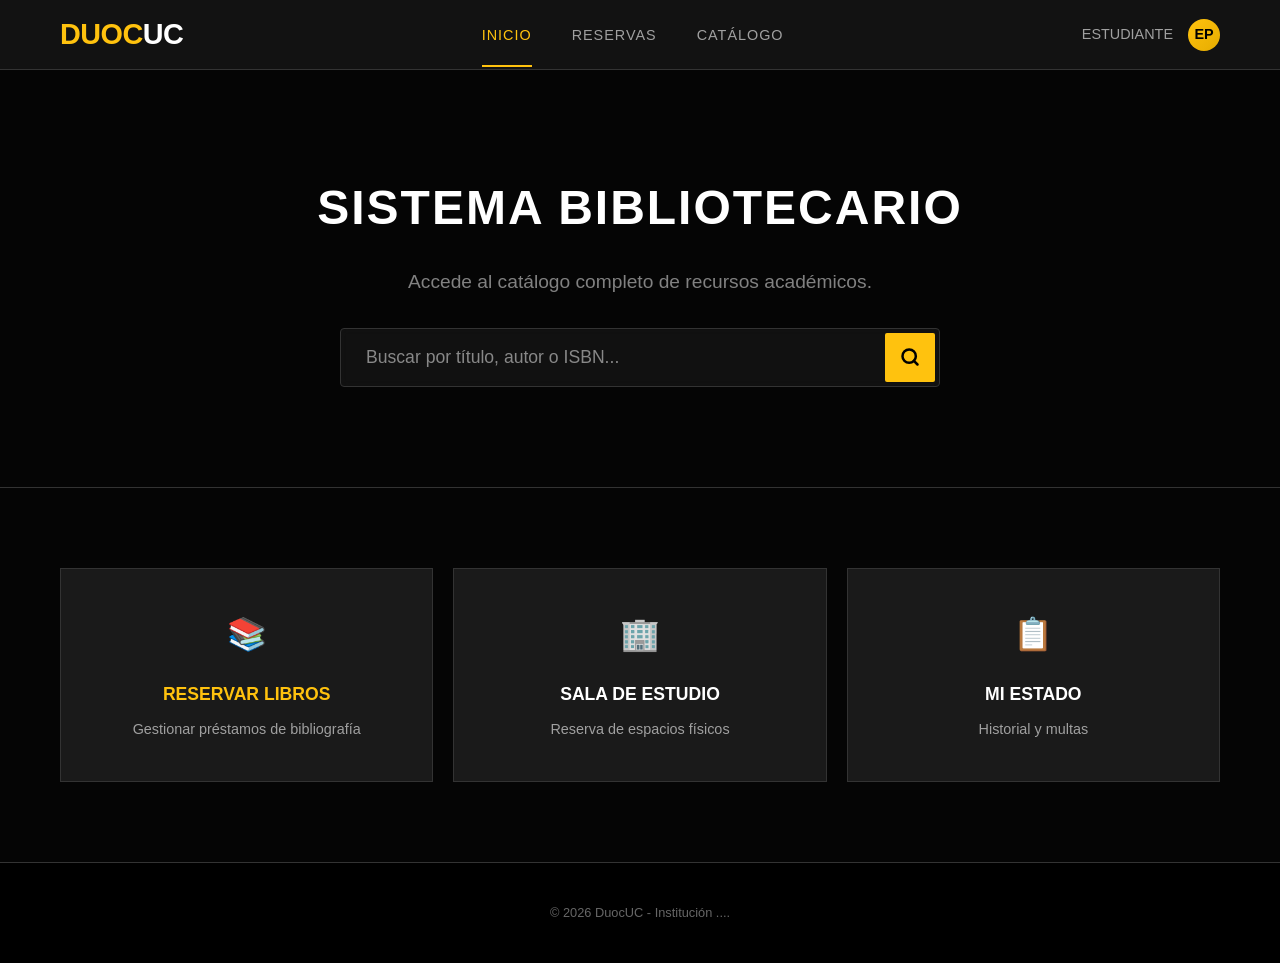
==== commit 4833366e: "Add files via upload" ====
--- a/index.html
+++ b/index.html
@@ -37,21 +37,28 @@
     <main class="fade-in">
         <section class="hero">
             <div class="container">
+                <!-- Título -->
                 <h1>Sistema Bibliotecario</h1>
-                <p>Plataforma institucional para la gestión de recursos académicos y préstamos.</p>
+
+                <!-- Subtítulo -->
+                <p style="margin-bottom: 30px; opacity: 0.8;">Accede al catálogo completo de recursos académicos.</p>
+
+                <div class="search-container">
+                    <input type="text" class="search-input" placeholder="Buscar por título, autor o ISBN...">
+                    <button class="search-btn">
+                        <!-- Icono de Lupa SVG -->
+                        <svg viewBox="0 0 24 24" fill="none" stroke="currentColor" stroke-linecap="round" stroke-linejoin="round">
+                            <circle cx="11" cy="11" r="8"></circle>
+                            <line x1="21" y1="21" x2="16.65" y2="16.65"></line>
+                        </svg>
+                    </button>
+                </div>
             </div>
         </section>
 
         <section class="main-menu">
             <div class="container">
                 <div class="menu-grid">
-                    
-                    <!-- Botón Catálogo -->
-                    <div class="menu-card" onclick="window.location.href='#'">
-                        <div class="icon-lg">🔍</div>
-                        <h3>Buscar</h3>
-                        <p>Consultar disponibilidad de material</p>
-                    </div>
 
                     <!-- BOTÓN RESERVAS: Enlace directo a reservas.html -->
                     <div class="menu-card" onclick="window.location.href='reservas.html'">
@@ -81,9 +88,35 @@
 
     <footer>
         <div class="container">
-            <p>&copy; 2023 DuocUC - Corporación de Desarrollo Social</p>
+            <p>&copy; 2026 DuocUC - Institución ....</p>
         </div>
     </footer>
+    <!-- AGREGA ESTO AL FINAL DE index.html -->
+    <script>
+        const searchBtn = document.querySelector('.search-btn');
+        const searchInput = document.querySelector('.search-input');
 
+        // Función al hacer clic en la lupa
+        searchBtn.addEventListener('click', () => {
+            realizarBusqueda();
+        });
+
+        // Función al presionar ENTER en el teclado
+        searchInput.addEventListener('keypress', (e) => {
+            if (e.key === 'Enter') {
+                realizarBusqueda();
+            }
+        });
+
+        function realizarBusqueda() {
+            const termino = searchInput.value.trim();
+            if (termino) {
+                // Redirige a reservas.html pasando el texto en la URL
+                window.location.href = `reservas.html?busqueda=${encodeURIComponent(termino)}`;
+            } else {
+                alert("Por favor escribe algo para buscar.");
+            }
+        }
+    </script>
 </body>
 </html>
--- a/style.css
+++ b/style.css
@@ -136,7 +136,7 @@
 /* --- HERO SECTION --- */
 .hero {
     /* NUEVA IMAGEN DE FONDO: Arquitectura Institucional Oscura */
-    background-image: linear-gradient(to bottom, rgba(5,5,5,0.6), var(--bg-body)), url('https://picsum.photos/seed/arch_institutional/1920/800');
+    background-image: linear-gradient(to bottom, rgba(5,5,5,0.6), var(--bg-body)), url('https://strauss.cl/wp-content/uploads/2019/10/duocweb2.jpg');
     background-size: cover;
     background-position: center;
     padding: 100px 0;
@@ -359,4 +359,65 @@
     text-align: center;
     margin-top: auto;
 }
-footer p { color: #666; font-size: 0.8rem; }+footer p { color: #666; font-size: 0.8rem; }
+
+/* --- ESTILOS DE LA BARRA DE BÚSQUEDA --- */
+.search-container {
+    max-width: 600px;
+    margin: 30px auto 0; /* Centrado y separado del título */
+    position: relative;
+    display: flex;
+    align-items: center;
+}
+
+.search-input {
+    width: 100%;
+    padding: 18px 25px;
+    padding-right: 60px; /* Espacio para el botón */
+    background-color: rgba(255, 255, 255, 0.05); /* Fondo semitransparente */
+    border: 1px solid var(--border-color);
+    border-radius: 4px; /* Bordes ligeramente cuadrados (institucional) */
+    color: white;
+    font-size: 1.1rem;
+    font-family: var(--font-main);
+    outline: none;
+    transition: all 0.3s ease;
+    backdrop-filter: blur(5px); /* Efecto cristal */
+}
+
+.search-input::placeholder {
+    color: #888;
+}
+
+.search-input:focus {
+    background-color: rgba(0, 0, 0, 0.8);
+    border-color: var(--brand-yellow);
+    box-shadow: 0 0 15px rgba(255, 194, 14, 0.2);
+}
+
+.search-btn {
+    position: absolute;
+    right: 5px;
+    top: 5px;
+    bottom: 5px;
+    width: 50px;
+    background-color: var(--brand-yellow);
+    border: none;
+    border-radius: 2px;
+    color: black;
+    cursor: pointer;
+    display: flex;
+    align-items: center;
+    justify-content: center;
+    transition: background 0.2s;
+}
+
+.search-btn:hover {
+    background-color: #fff;
+}
+
+.search-btn svg {
+    width: 20px;
+    height: 20px;
+    stroke-width: 3;
+}
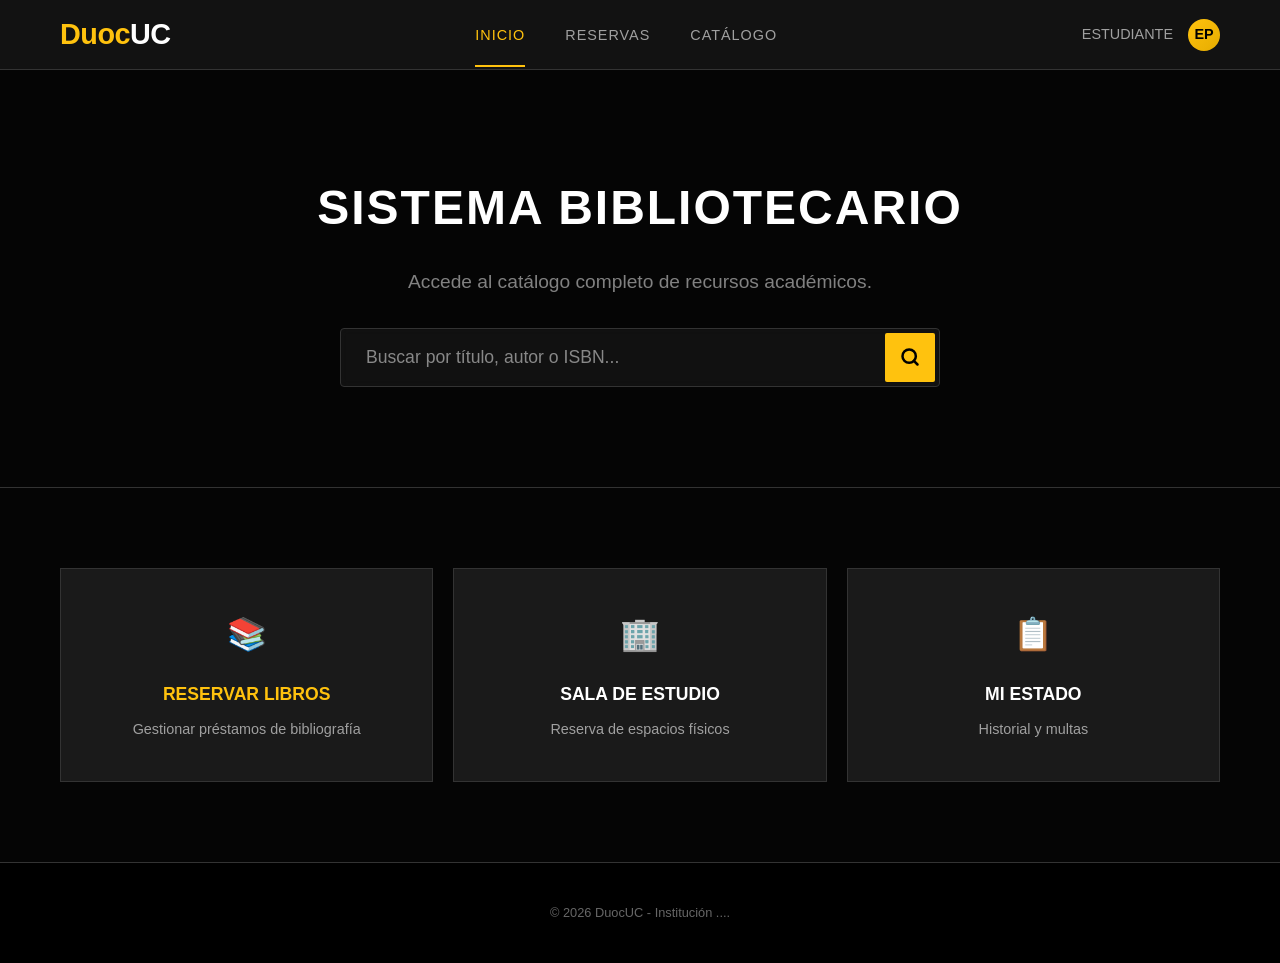
==== commit 0bfb5a5a: "Add files via upload" ====
--- a/index.html
+++ b/index.html
@@ -68,7 +68,7 @@
                     </div>
 
                     <!-- Botón Salas -->
-                    <div class="menu-card" onclick="alert('Función en desarrollo')">
+                    <div class="menu-card" onclick="window.location.href='salas.html'">
                         <div class="icon-lg">🏢</div>
                         <h3>Sala de Estudio</h3>
                         <p>Reserva de espacios físicos</p>
--- a/style.css
+++ b/style.css
@@ -79,7 +79,6 @@
     font-weight: 900;
     letter-spacing: -0.5px;
     cursor: pointer;
-    text-transform: uppercase;
 }
 
 .logo-duoc { color: var(--brand-yellow); } /* Amarillo */
@@ -420,4 +419,11 @@
     width: 20px;
     height: 20px;
     stroke-width: 3;
+}
+
+/* Icono del calendario visible en modo oscuro */
+input[type="date"]::-webkit-calendar-picker-indicator {
+    filter: invert(1); /* Invierte el color: el gris se vuelve blanco */
+    cursor: pointer;
+    background-color: transparent;
 }
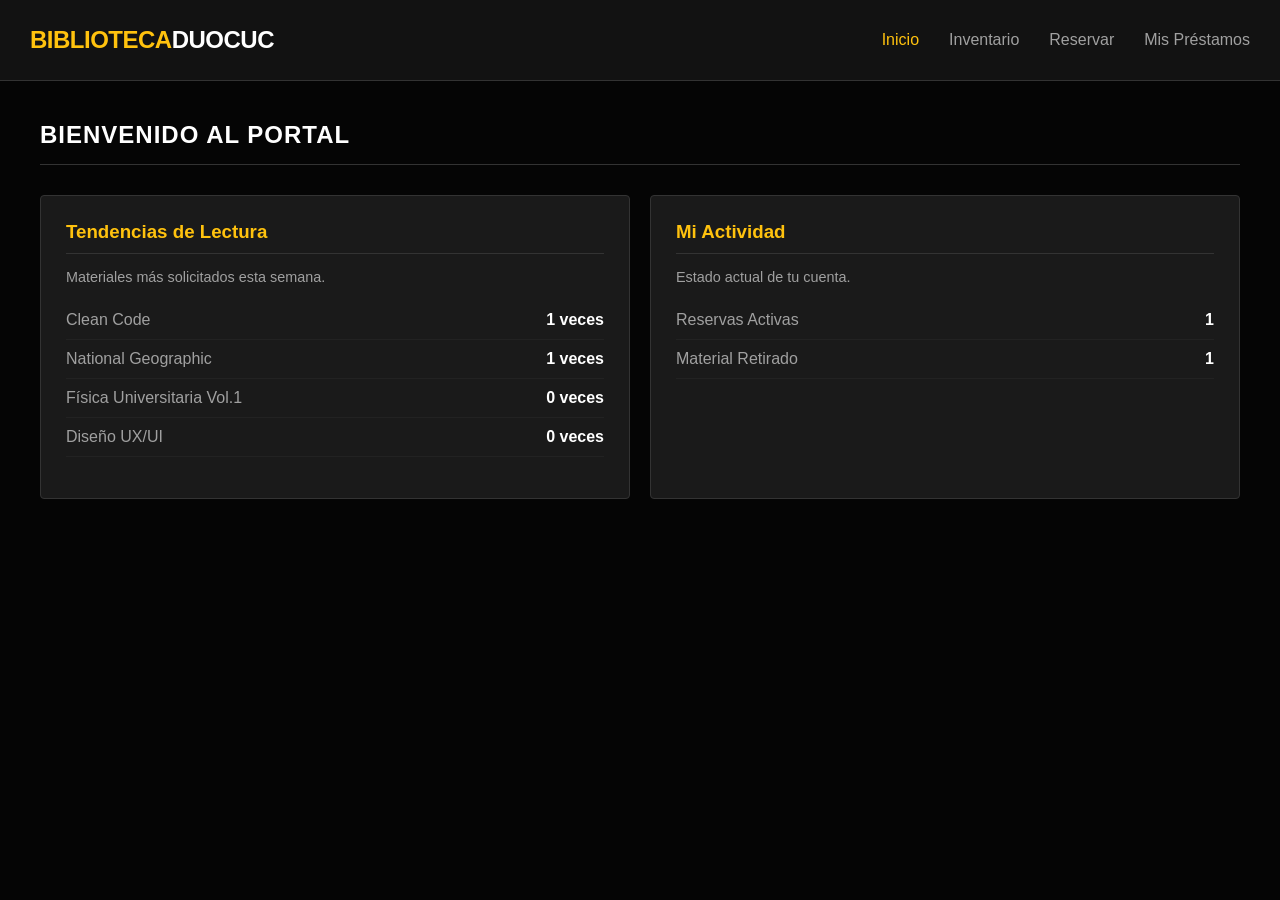
==== commit 1f71f118: "Biblioteca V2" ====
--- a/index.html
+++ b/index.html
@@ -2,121 +2,67 @@
 <html lang="es">
 <head>
     <meta charset="UTF-8">
-    <meta name="viewport" content="width=device-width, initial-scale=1.0">
-    <title>Biblioteca DuocUC | Inicio</title>
-    <!-- Vinculamos el archivo CSS -->
+    <title>Portal Biblioteca DuocUC</title>
     <link rel="stylesheet" href="style.css">
 </head>
 <body>
 
-    <!-- Header -->
     <header>
-        <div class="container header-content">
-            <!-- Logo navega al inicio -->
-            <div class="logo" onclick="window.location.href='index.html'">
-                <span class="logo-duoc">Duoc</span><span class="logo-uc">UC</span>
+        <div class="logo" onclick="window.location.href='index.html'">
+            <span>Biblioteca</span><span>DuocUC</span>
+        </div>
+        <nav>
+            <ul>
+                <li><a href="index.html" class="active">Inicio</a></li>
+                <li><a href="catalogo.html">Inventario</a></li>
+                <li><a href="reservas.html">Reservar</a></li>
+                <li><a href="mis_prestamos.html">Mis Préstamos</a></li>
+            </ul>
+        </nav>
+    </header>
+
+    <div class="container">
+        <h2>Bienvenido al Portal</h2>
+        <div class="dashboard-grid">
+            
+            <!-- Tendencias (Antes Top 5) -->
+            <div class="card">
+                <h3>Tendencias de Lectura</h3>
+                <p style="color:var(--text-muted); font-size:0.9rem; margin-bottom:15px;">Materiales más solicitados esta semana.</p>
+                <ul id="top-list"></ul>
             </div>
 
-            <nav>
+            <!-- Resumen Usuario -->
+            <div class="card">
+                <h3>Mi Actividad</h3>
+                <p style="color:var(--text-muted); font-size:0.9rem; margin-bottom:15px;">Estado actual de tu cuenta.</p>
                 <ul>
-                    <!-- Enlaces a las distintas rutas -->
-                    <li><a href="index.html" class="active">Inicio</a></li>
-                    <li><a href="reservas.html">Reservas</a></li>
-                    <li><a href="#">Catálogo</a></li>
+                    <li>Reservas Activas <span id="resumen-reservas">0 / 3</span></li>
+                    <li>Material Retirado <span id="resumen-prestamos">0</span></li>
                 </ul>
-            </nav>
+            </div>
 
-            <div class="user-profile">
-                <span>ESTUDIANTE</span>
-                <div class="avatar">EP</div>
-            </div>
         </div>
-    </header>
+    </div>
 
-    <!-- Contenido Principal -->
-    <main class="fade-in">
-        <section class="hero">
-            <div class="container">
-                <!-- Título -->
-                <h1>Sistema Bibliotecario</h1>
-
-                <!-- Subtítulo -->
-                <p style="margin-bottom: 30px; opacity: 0.8;">Accede al catálogo completo de recursos académicos.</p>
-
-                <div class="search-container">
-                    <input type="text" class="search-input" placeholder="Buscar por título, autor o ISBN...">
-                    <button class="search-btn">
-                        <!-- Icono de Lupa SVG -->
-                        <svg viewBox="0 0 24 24" fill="none" stroke="currentColor" stroke-linecap="round" stroke-linejoin="round">
-                            <circle cx="11" cy="11" r="8"></circle>
-                            <line x1="21" y1="21" x2="16.65" y2="16.65"></line>
-                        </svg>
-                    </button>
-                </div>
-            </div>
-        </section>
-
-        <section class="main-menu">
-            <div class="container">
-                <div class="menu-grid">
-
-                    <!-- BOTÓN RESERVAS: Enlace directo a reservas.html -->
-                    <div class="menu-card" onclick="window.location.href='reservas.html'">
-                        <div class="icon-lg">📚</div>
-                        <h3 style="color: var(--brand-yellow);">Reservar Libros</h3>
-                        <p>Gestionar préstamos de bibliografía</p>
-                    </div>
-
-                    <!-- Botón Salas -->
-                    <div class="menu-card" onclick="window.location.href='salas.html'">
-                        <div class="icon-lg">🏢</div>
-                        <h3>Sala de Estudio</h3>
-                        <p>Reserva de espacios físicos</p>
-                    </div>
-
-                    <!-- Botón Estado -->
-                    <div class="menu-card" onclick="alert('Función en desarrollo')">
-                        <div class="icon-lg">📋</div>
-                        <h3>Mi Estado</h3>
-                        <p>Historial y multas</p>
-                    </div>
-
-                </div>
-            </div>
-        </section>
-    </main>
-
-    <footer>
-        <div class="container">
-            <p>&copy; 2026 DuocUC - Institución ....</p>
-        </div>
-    </footer>
-    <!-- AGREGA ESTO AL FINAL DE index.html -->
+    <script src="mock-db.js"></script>
     <script>
-        const searchBtn = document.querySelector('.search-btn');
-        const searchInput = document.querySelector('.search-input');
-
-        // Función al hacer clic en la lupa
-        searchBtn.addEventListener('click', () => {
-            realizarBusqueda();
+        // Cargar Tendencias
+        const tops = obtenerTopMateriales();
+        const listaTop = document.getElementById('top-list');
+        
+        tops.forEach((m, index) => {
+            const li = document.createElement('li');
+            li.innerHTML = `<span>${m.titulo}</span> <span>${m.veces_prestado} veces</span>`;
+            listaTop.appendChild(li);
         });
 
-        // Función al presionar ENTER en el teclado
-        searchInput.addEventListener('keypress', (e) => {
-            if (e.key === 'Enter') {
-                realizarBusqueda();
-            }
-        });
-
-        function realizarBusqueda() {
-            const termino = searchInput.value.trim();
-            if (termino) {
-                // Redirige a reservas.html pasando el texto en la URL
-                window.location.href = `reservas.html?busqueda=${encodeURIComponent(termino)}`;
-            } else {
-                alert("Por favor escribe algo para buscar.");
-            }
-        }
+        // Resumen Dinámico
+        const activas = reservas.filter(r => r.idusuario === usuarioActual.id && r.estado === 'Activa');
+        document.getElementById('resumen-reservas').innerText = activas.length;
+        
+        const prestamosActivos = prestamos.filter(p => p.idusuario === usuarioActual.id && p.estado === 'Pendiente');
+        document.getElementById('resumen-prestamos').innerText = prestamosActivos.length;
     </script>
 </body>
 </html>
--- a/style.css
+++ b/style.css
@@ -1,429 +1,94 @@
-/* --- VARIABLES & TEMA OSCURO INSTITUCIONAL --- */
 :root {
     --bg-body: #050505;
     --bg-surface: #121212;
     --bg-card: #1A1A1A;
     --border-color: #333333;
-    
-    --brand-yellow: #FFC20E; /* Amarillo Duoc */
-    --brand-red: #CC0000;    /* Rojo Duoc */
+    --brand-yellow: #FFC20E;
+    --brand-red: #CC0000;
     --brand-white: #FFFFFF;
-    
-    --text-primary: #FFFFFF;
-    --text-secondary: #A0A0A0;
-    
-    --shadow-card: 0 10px 30px rgba(0, 0, 0, 0.5);
-    --radius: 4px; 
-    --container-width: 1200px;
-    --font-main: 'Helvetica Neue', Helvetica, Arial, sans-serif;
-}
-
-/* --- RESET & BASE --- */
-* {
-    margin: 0;
-    padding: 0;
-    box-sizing: border-box;
+    --text-muted: #A0A0A0;
 }
 
 body {
-    font-family: var(--font-main);
+    font-family: 'Segoe UI', Helvetica, Arial, sans-serif;
     background-color: var(--bg-body);
-    color: var(--text-primary);
-    line-height: 1.6;
+    color: var(--brand-white);
+    margin: 0;
+    padding: 0;
     min-height: 100vh;
-    display: flex;
-    flex-direction: column;
 }
 
-a { text-decoration: none; color: inherit; transition: 0.3s; }
-ul { list-style: none; }
-
-/* --- UTILIDADES --- */
-.container {
-    max-width: var(--container-width);
-    margin: 0 auto;
-    padding: 0 20px;
-}
-
-.fade-in {
-    animation: fadeIn 0.5s ease-out;
-}
-
-@keyframes fadeIn {
-    from { opacity: 0; transform: translateY(10px); }
-    to { opacity: 1; transform: translateY(0); }
-}
-
-/* --- HEADER INSTITUCIONAL --- */
+/* HEADER NAV */
 header {
     background-color: var(--bg-surface);
     border-bottom: 1px solid var(--border-color);
-    position: sticky;
-    top: 0;
-    z-index: 1000;
-    height: 70px;
-    display: flex;
-    align-items: center;
-}
-
-.header-content {
-    width: 100%;
+    padding: 15px 30px;
     display: flex;
     justify-content: space-between;
     align-items: center;
 }
 
-/* ESTILO DEL LOGO */
 .logo {
-    font-size: 1.8rem;
+    font-size: 1.5rem;
     font-weight: 900;
     letter-spacing: -0.5px;
+    text-transform: uppercase;
     cursor: pointer;
 }
+.logo span:first-child { color: var(--brand-yellow); }
+.logo span:last-child { color: var(--brand-white); }
 
-.logo-duoc { color: var(--brand-yellow); } /* Amarillo */
-.logo-uc { color: var(--brand-white); }    /* Blanco */
+nav ul { list-style: none; display: flex; gap: 30px; padding: 0; }
+nav a { color: var(--text-muted); text-decoration: none; font-weight: 500; transition: 0.3s; }
+nav a:hover, nav a.active { color: var(--brand-yellow); }
 
-nav ul {
-    display: flex;
-    gap: 40px;
-}
+/* LAYOUT */
+.container { max-width: 1200px; margin: 40px auto; padding: 0 20px; }
+h2 { border-bottom: 1px solid var(--border-color); padding-bottom: 15px; margin-bottom: 30px; color: var(--brand-white); text-transform: uppercase; letter-spacing: 1px; }
 
-nav a {
-    font-size: 0.9rem;
-    font-weight: 500;
-    text-transform: uppercase;
-    letter-spacing: 1px;
-    color: var(--text-secondary);
-    position: relative;
-}
+/* TABLAS ESTILO DUOC */
+table { width: 100%; border-collapse: collapse; margin-bottom: 30px; background-color: var(--bg-surface); border: 1px solid var(--border-color); }
+th, td { padding: 15px; text-align: left; border-bottom: 1px solid #222; }
+th { color: var(--brand-yellow); text-transform: uppercase; font-size: 0.8rem; letter-spacing: 1px; background: rgba(255, 194, 14, 0.05); }
+tr:hover { background-color: #1e1e1e; }
+tr:last-child td { border-bottom: none; }
 
-nav a:hover, nav a.active {
-    color: var(--brand-yellow);
-}
+/* ESTADOS */
+.atrasado { color: var(--brand-red); font-weight: bold; }
+.al-dia { color: #4CAF50; font-weight: bold; }
 
-nav a.active::after {
-    content: '';
-    position: absolute;
-    bottom: -24px;
-    left: 0;
-    width: 100%;
-    height: 2px;
-    background-color: var(--brand-yellow);
-}
-
-.user-profile {
-    display: flex;
-    align-items: center;
-    gap: 15px;
-    font-size: 0.9rem;
-    color: var(--text-secondary);
-}
-
-.avatar {
-    width: 32px;
-    height: 32px;
-    background: linear-gradient(135deg, var(--brand-yellow), #E6AC00);
-    border-radius: 50%;
-    display: flex;
-    align-items: center;
-    justify-content: center;
-    color: black;
-    font-weight: bold;
-}
-
-/* --- HERO SECTION --- */
-.hero {
-    /* NUEVA IMAGEN DE FONDO: Arquitectura Institucional Oscura */
-    background-image: linear-gradient(to bottom, rgba(5,5,5,0.6), var(--bg-body)), url('https://strauss.cl/wp-content/uploads/2019/10/duocweb2.jpg');
-    background-size: cover;
-    background-position: center;
-    padding: 100px 0;
-    text-align: center;
-    border-bottom: 1px solid var(--border-color);
-}
-
-.hero h1 {
-    font-size: 3rem;
-    text-transform: uppercase;
-    letter-spacing: 2px;
-    margin-bottom: 20px;
-    color: white;
-}
-
-.hero p {
-    font-size: 1.2rem;
-    color: var(--text-secondary);
-    max-width: 700px;
-    margin: 0 auto 40px;
-}
-
-/* --- MENU PRINCIPAL (GRID) --- */
-.main-menu {
-    padding: 80px 0;
-    background-color: var(--bg-body);
-}
-
-.menu-grid {
-    display: grid;
-    grid-template-columns: repeat(auto-fit, minmax(280px, 1fr));
-    gap: 20px;
-}
-
-.menu-card {
-    background-color: var(--bg-card);
-    border: 1px solid var(--border-color);
-    padding: 40px 20px;
-    text-align: center;
-    cursor: pointer;
-    transition: all 0.3s ease;
-    position: relative;
-}
-
-.menu-card:hover {
-    border-color: var(--brand-yellow);
-    transform: translateY(-5px);
-    box-shadow: 0 5px 15px rgba(255, 194, 14, 0.1);
-}
-
-.menu-card h3 {
-    margin-bottom: 10px;
-    color: white;
-    text-transform: uppercase;
-    font-size: 1.1rem;
-}
-
-.menu-card p {
-    color: var(--text-secondary);
-    font-size: 0.9rem;
-}
-
-.icon-lg {
-    font-size: 2rem;
-    color: var(--text-secondary);
-    margin-bottom: 20px;
-    transition: color 0.3s;
-}
-
-.menu-card:hover .icon-lg {
-    color: var(--brand-yellow);
-}
-
-/* --- SECCIÓN DE RESERVAS --- */
-.reservations-section {
-    padding: 60px 0 100px;
-    background-color: var(--bg-body);
-    min-height: 80vh;
-}
-
-.reservations-container {
-    display: grid;
-    grid-template-columns: 350px 1fr;
-    gap: 40px;
-    margin-top: 40px;
-}
-
-.reservation-form-card {
-    background-color: var(--bg-surface);
-    border: 1px solid var(--border-color);
-    padding: 30px;
-    height: fit-content;
-}
-
-.form-group { margin-bottom: 25px; }
-
-.form-group label {
-    display: block;
-    margin-bottom: 8px;
-    color: var(--text-secondary);
-    font-size: 0.85rem;
-    text-transform: uppercase;
-    letter-spacing: 1px;
-}
-
-.form-group input, .form-group select {
-    width: 100%;
-    padding: 12px;
-    background-color: #000;
-    border: 1px solid #333;
-    color: var(--brand-white);
-    border-radius: 2px;
+/* FORMULARIOS */
+.form-card { background: var(--bg-card); padding: 25px; border: 1px solid var(--border-color); margin-bottom: 30px; border-radius: 4px; }
+.form-group { margin-bottom: 15px; }
+label { display: block; margin-bottom: 8px; color: var(--text-muted); font-size: 0.9rem; font-weight: bold; }
+input, select { 
+    width: 100%; 
+    padding: 12px; 
+    background: #000; 
+    border: 1px solid #333; 
+    color: white; 
+    border-radius: 4px; 
     font-family: inherit;
 }
+input:focus, select:focus { border-color: var(--brand-yellow); outline: none; }
 
-.form-group input:focus, .form-group select:focus {
-    outline: none;
-    border-color: var(--brand-yellow);
-}
+/* BOTONES */
+.btn { padding: 10px 20px; border: none; cursor: pointer; border-radius: 4px; font-weight: bold; text-transform: uppercase; font-size: 0.8rem; transition: 0.3s; }
+.btn-primary { background: var(--brand-yellow); color: black; }
+.btn-primary:hover { background: #e6ac00; }
+.btn-danger { background: var(--brand-red); color: white; }
+.btn-danger:hover { background: #b30000; }
+.btn-sm { padding: 5px 10px; font-size: 0.75rem; }
 
-.btn-submit {
-    width: 100%;
-    padding: 15px;
-    background-color: var(--brand-red);
-    color: white;
-    border: none;
-    text-transform: uppercase;
-    font-weight: 700;
-    letter-spacing: 1px;
-    cursor: pointer;
-    transition: background 0.3s;
-}
+/* GRID DASHBOARD */
+.dashboard-grid { display: grid; grid-template-columns: repeat(auto-fit, minmax(300px, 1fr)); gap: 20px; }
+.card { background: var(--bg-card); border: 1px solid var(--border-color); padding: 25px; border-radius: 4px; }
+.card h3 { margin-top: 0; color: var(--brand-yellow); border-bottom: 1px solid #333; padding-bottom: 10px; margin-bottom: 15px; }
+.card ul { list-style: none; padding: 0; }
+.card li { padding: 10px 0; border-bottom: 1px solid #222; display: flex; justify-content: space-between; color: var(--text-muted); }
+.card li span:last-child { color: white; font-weight: bold; }
 
-.btn-submit:hover { background-color: #ff1a1a; }
-
-/* --- GRID DE LIBROS --- */
-.books-grid {
-    display: grid;
-    grid-template-columns: repeat(auto-fill, minmax(220px, 1fr));
-    gap: 25px;
-}
-
-.book-card {
-    background-color: var(--bg-card);
-    border: 1px solid var(--border-color);
-    overflow: hidden;
-    transition: 0.3s;
-    display: flex;
-    flex-direction: column;
-    cursor: pointer;
-}
-
-.book-card:hover { border-color: var(--text-secondary); }
-.book-card.selected {
-    border-color: var(--brand-yellow);
-    box-shadow: 0 0 10px rgba(255, 194, 14, 0.2);
-}
-
-.book-cover {
-    height: 200px;
-    background-color: #222;
-    position: relative;
-}
-
-.book-cover img {
-    width: 100%;
-    height: 100%;
-    object-fit: cover;
-    opacity: 0.8;
-    transition: opacity 0.3s;
-}
-
-.book-card:hover .book-cover img { opacity: 1; }
-
-.book-info { padding: 20px; }
-
-.book-title {
-    font-weight: 700;
-    color: white;
-    margin-bottom: 5px;
-    font-size: 1rem;
-}
-
-.book-author {
-    font-size: 0.85rem;
-    color: var(--text-secondary);
-    margin-bottom: 15px;
-}
-
-.btn-select {
-    width: 100%;
-    padding: 10px;
-    background: transparent;
-    border: 1px solid var(--text-secondary);
-    color: var(--text-secondary);
-    text-transform: uppercase;
-    font-size: 0.75rem;
-    letter-spacing: 1px;
-    cursor: pointer;
-    transition: 0.3s;
-}
-
-.btn-select:hover {
-    border-color: var(--brand-yellow);
-    color: var(--brand-yellow);
-}
-
-.book-card.selected .btn-select {
-    background-color: var(--brand-yellow);
-    border-color: var(--brand-yellow);
-    color: black;
-    font-weight: bold;
-}
-
-/* --- FOOTER --- */
-footer {
-    background-color: black;
-    border-top: 1px solid var(--border-color);
-    padding: 40px 0;
-    text-align: center;
-    margin-top: auto;
-}
-footer p { color: #666; font-size: 0.8rem; }
-
-/* --- ESTILOS DE LA BARRA DE BÚSQUEDA --- */
-.search-container {
-    max-width: 600px;
-    margin: 30px auto 0; /* Centrado y separado del título */
-    position: relative;
-    display: flex;
-    align-items: center;
-}
-
-.search-input {
-    width: 100%;
-    padding: 18px 25px;
-    padding-right: 60px; /* Espacio para el botón */
-    background-color: rgba(255, 255, 255, 0.05); /* Fondo semitransparente */
-    border: 1px solid var(--border-color);
-    border-radius: 4px; /* Bordes ligeramente cuadrados (institucional) */
-    color: white;
-    font-size: 1.1rem;
-    font-family: var(--font-main);
-    outline: none;
-    transition: all 0.3s ease;
-    backdrop-filter: blur(5px); /* Efecto cristal */
-}
-
-.search-input::placeholder {
-    color: #888;
-}
-
-.search-input:focus {
-    background-color: rgba(0, 0, 0, 0.8);
-    border-color: var(--brand-yellow);
-    box-shadow: 0 0 15px rgba(255, 194, 14, 0.2);
-}
-
-.search-btn {
-    position: absolute;
-    right: 5px;
-    top: 5px;
-    bottom: 5px;
-    width: 50px;
-    background-color: var(--brand-yellow);
-    border: none;
-    border-radius: 2px;
-    color: black;
-    cursor: pointer;
-    display: flex;
-    align-items: center;
-    justify-content: center;
-    transition: background 0.2s;
-}
-
-.search-btn:hover {
-    background-color: #fff;
-}
-
-.search-btn svg {
-    width: 20px;
-    height: 20px;
-    stroke-width: 3;
-}
-
-/* Icono del calendario visible en modo oscuro */
-input[type="date"]::-webkit-calendar-picker-indicator {
-    filter: invert(1); /* Invierte el color: el gris se vuelve blanco */
-    cursor: pointer;
-    background-color: transparent;
-}+/* ALERTAS */
+.alert { padding: 15px; margin-bottom: 20px; border-radius: 4px; font-size: 0.9rem; }
+.alert-success { background: rgba(76, 175, 80, 0.1); border: 1px solid #4CAF50; color: #4CAF50; }
+.alert-error { background: rgba(204, 0, 0, 0.1); border: 1px solid var(--brand-red); color: var(--brand-red); }
